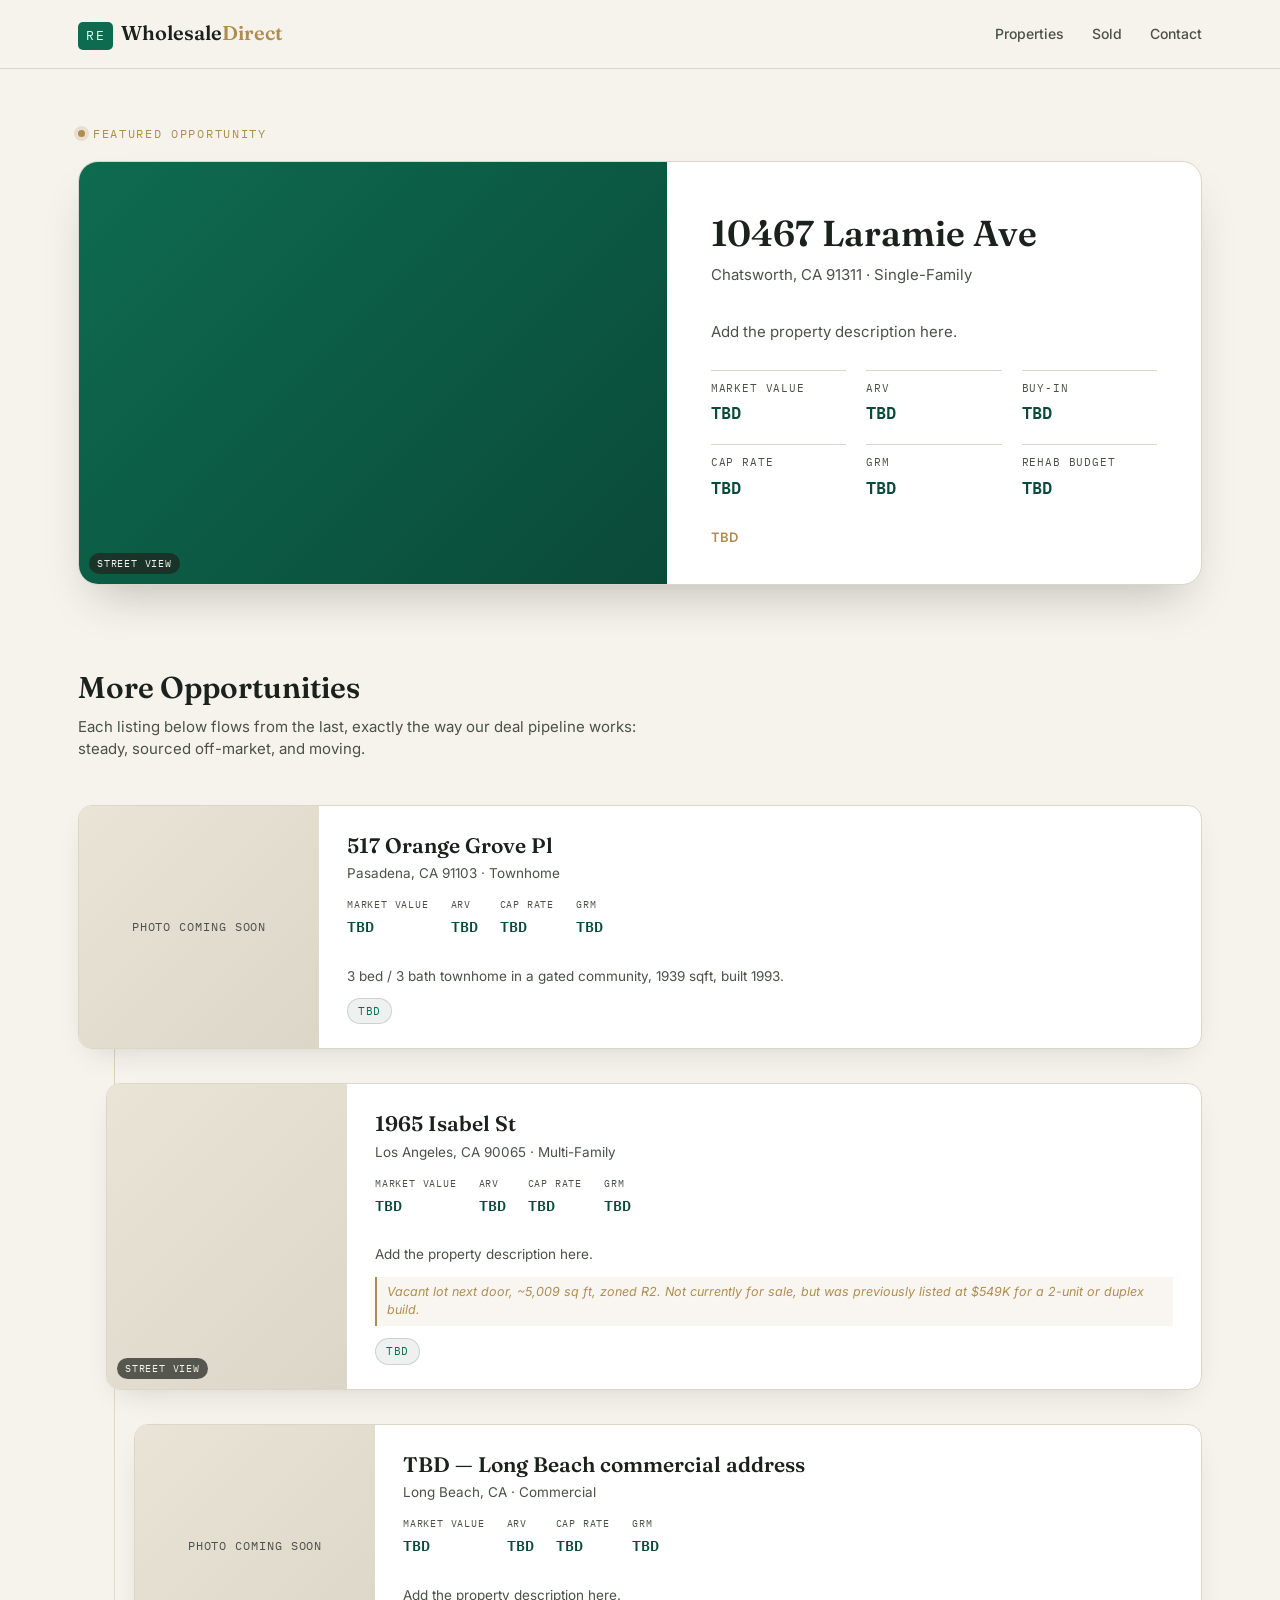
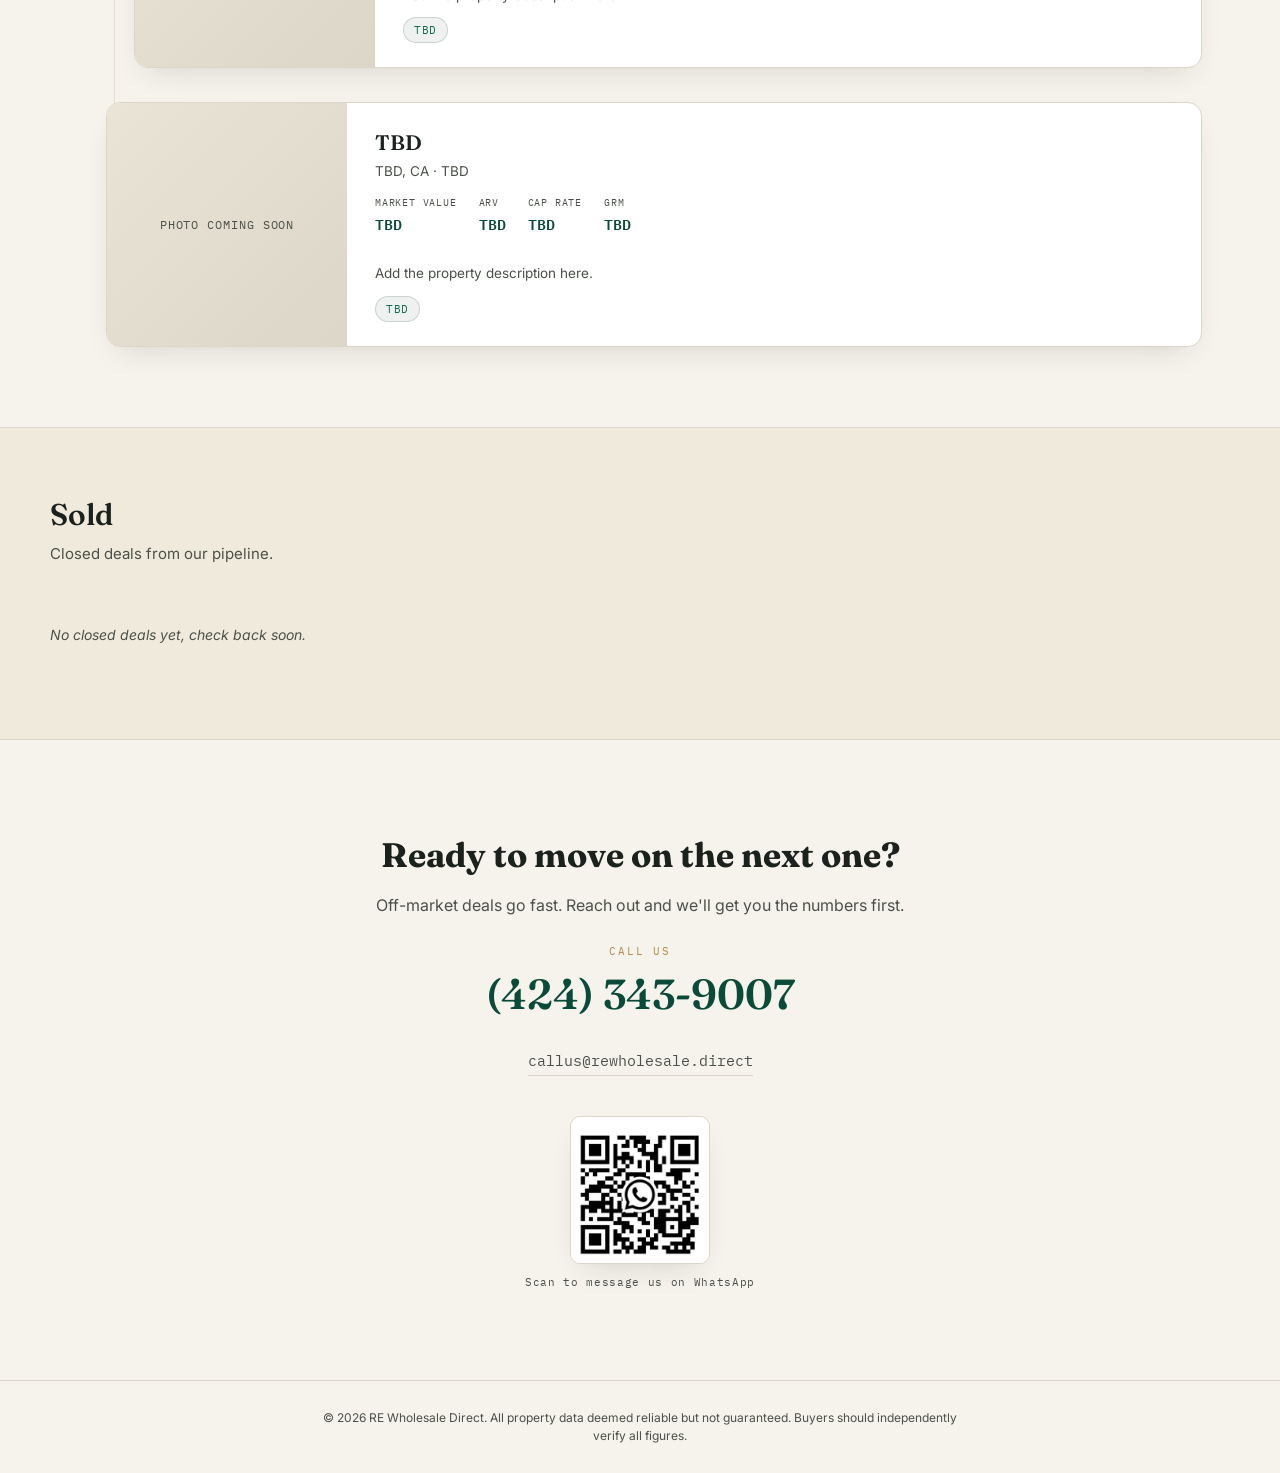
==== re-index.html @ 5c578bbe "Add files via upload" ====
<!DOCTYPE html>
<html lang="en">
<head>
<meta charset="UTF-8">
<meta name="viewport" content="width=device-width, initial-scale=1.0">
<title>RE Wholesale Direct | Off-Market Investment Properties</title>
<meta name="description" content="Off-market wholesale investment properties, curated by TJ.">
<link rel="preconnect" href="https://fonts.googleapis.com">
<link rel="preconnect" href="https://fonts.gstatic.com" crossorigin>
<link href="https://fonts.googleapis.com/css2?family=Fraunces:opsz,wght@9..144,400;9..144,500;9..144,600;9..144,700&family=Inter:wght@400;500;600;700&family=IBM+Plex+Mono:wght@400;500;600&display=swap" rel="stylesheet">
<link rel="stylesheet" href="re-styles.css">
</head>
<body>

<header class="site-header">
  <div class="header-inner">
    <a class="brand" href="#top">
      <span class="brand-mark">RE</span>
      <span class="brand-text">Wholesale<em>Direct</em></span>
    </a>
    <nav class="site-nav">
      <a href="#properties">Properties</a>
      <a href="#sold">Sold</a>
      <a href="#contact">Contact</a>
    </nav>
  </div>
</header>

<main id="top">

  <!-- Featured Property -->
  <section id="featured" class="featured-section">
    <div class="featured-eyebrow">
      <span class="dot"></span> Featured Opportunity
    </div>
    <div id="featured-card-slot" class="featured-slot">
      <!-- injected by script.js -->
      <div class="skeleton skeleton-featured"></div>
    </div>
  </section>

  <!-- Waterfall of active properties -->
  <section id="properties" class="waterfall-section">
    <h2 class="section-title">More Opportunities</h2>
    <p class="section-sub">Each listing below flows from the last, exactly the way our deal pipeline works: steady, sourced off-market, and moving.</p>
    <div id="waterfall-slot" class="waterfall-track">
      <!-- injected by script.js -->
    </div>
  </section>

  <!-- Sold gallery -->
  <section id="sold" class="sold-section">
    <h2 class="section-title">Sold</h2>
    <p class="section-sub">Closed deals from our pipeline.</p>
    <div id="sold-slot" class="sold-grid">
      <!-- injected by script.js -->
    </div>
  </section>

  <!-- Contact / CTA -->
  <section id="contact" class="contact-section">
    <h2 class="contact-title">Ready to move on the next one?</h2>
    <p class="contact-sub">Off-market deals go fast. Reach out and we'll get you the numbers first.</p>

    <a class="contact-phone" href="tel:+14243439007">
      <span class="contact-phone-label">Call Us</span>
      <span class="contact-phone-number">(424) 343-9007</span>
    </a>

    <a class="contact-email" href="mailto:callus@rewholesale.direct">callus@rewholesale.direct</a>

    <div class="contact-qr">
      <img src="qr-code.png" alt="Scan to message us on WhatsApp" width="140" height="148">
      <p class="contact-qr-caption">Scan to message us on WhatsApp</p>
    </div>
  </section>

</main>

<footer class="site-footer">
  <p>&copy; <span id="year"></span> RE Wholesale Direct. All property data deemed reliable but not guaranteed. Buyers should independently verify all figures.</p>
</footer>

<script src="re-script.js"></script>
</body>
</html>
---- re-styles.css ----
/* ---------------------------------------------
   Tokens
--------------------------------------------- */
:root{
  --eggshell: #F6F3EC;
  --eggshell-deep: #EFEADC;
  --ink: #1B211C;
  --ink-soft: #4B5148;
  --pine: #0E6B4F;
  --pine-deep: #0A4A38;
  --brass: #B08D4F;
  --brass-light: #D2B074;
  --rust: #8B3A3A;
  --hairline: #DCD6C8;
  --card-bg: #FFFFFF;

  --font-display: "Fraunces", serif;
  --font-body: "Inter", -apple-system, BlinkMacSystemFont, sans-serif;
  --font-mono: "IBM Plex Mono", monospace;

  --radius: 14px;
  --shadow-soft: 0 12px 30px -14px rgba(32, 36, 31, 0.18);
  --shadow-lift: 0 24px 48px -18px rgba(32, 36, 31, 0.28);
}

*{ box-sizing: border-box; }
html{ scroll-behavior: smooth; }

body{
  margin: 0;
  background: var(--eggshell);
  color: var(--ink);
  font-family: var(--font-body);
  line-height: 1.5;
  -webkit-font-smoothing: antialiased;
}

@media (prefers-reduced-motion: reduce){
  html{ scroll-behavior: auto; }
  *{ animation-duration: 0.01ms !important; transition-duration: 0.01ms !important; }
}

a{ color: inherit; }

/* ---------------------------------------------
   Header
--------------------------------------------- */
.site-header{
  position: sticky;
  top: 0;
  z-index: 50;
  background: rgba(246, 243, 236, 0.88);
  backdrop-filter: blur(8px);
  border-bottom: 1px solid var(--hairline);
}

.header-inner{
  max-width: 1180px;
  margin: 0 auto;
  padding: 18px 28px;
  display: flex;
  align-items: center;
  justify-content: space-between;
}

.brand{
  display: flex;
  align-items: baseline;
  gap: 8px;
  text-decoration: none;
  color: var(--ink);
}

.brand-mark{
  font-family: var(--font-mono);
  font-size: 13px;
  letter-spacing: 0.12em;
  background: var(--pine);
  color: var(--eggshell);
  padding: 4px 8px;
  border-radius: 5px;
}

.brand-text{
  font-family: var(--font-display);
  font-size: 20px;
  font-weight: 600;
}
.brand-text em{
  font-style: normal;
  color: var(--brass);
}

.site-nav{ display: flex; gap: 28px; }
.site-nav a{
  text-decoration: none;
  font-size: 14px;
  font-weight: 500;
  color: var(--ink-soft);
  transition: color 0.2s ease;
}
.site-nav a:hover{ color: var(--pine); }

/* ---------------------------------------------
   Featured section
--------------------------------------------- */
.featured-section{
  max-width: 1180px;
  margin: 0 auto;
  padding: 56px 28px 40px;
}

.featured-eyebrow{
  display: flex;
  align-items: center;
  gap: 8px;
  font-family: var(--font-mono);
  font-size: 12px;
  letter-spacing: 0.14em;
  text-transform: uppercase;
  color: var(--brass);
  margin-bottom: 18px;
}
.featured-eyebrow .dot{
  width: 7px; height: 7px; border-radius: 50%;
  background: var(--brass);
  box-shadow: 0 0 0 4px rgba(169,130,76,0.18);
}

.featured-slot{ position: relative; }

.featured-card{
  display: grid;
  grid-template-columns: 1.1fr 1fr;
  gap: 0;
  background: var(--card-bg);
  border: 1px solid var(--hairline);
  border-radius: 20px;
  overflow: hidden;
  box-shadow: var(--shadow-lift);
}

.featured-media{
  position: relative;
  min-height: 420px;
  background: linear-gradient(135deg, var(--pine) 0%, var(--pine-deep) 100%);
  display: flex; align-items: center; justify-content: center;
}
.featured-media img{
  width: 100%; height: 100%; object-fit: cover; position: absolute; inset: 0;
}
.featured-media .no-image-label{
  color: rgba(246,243,236,0.55);
  font-family: var(--font-mono);
  font-size: 13px;
  letter-spacing: 0.08em;
  z-index: 1;
}

.featured-body{
  padding: 44px 44px 36px;
  display: flex;
  flex-direction: column;
}

.featured-body h3{
  font-family: var(--font-display);
  font-size: clamp(28px, 3vw, 36px);
  font-weight: 600;
  margin: 0 0 4px;
}
.featured-loc{
  color: var(--ink-soft);
  font-size: 15px;
  margin-bottom: 20px;
}

.featured-desc{
  color: var(--ink-soft);
  font-size: 15px;
  margin-bottom: 26px;
}

.stat-grid{
  display: grid;
  grid-template-columns: repeat(3, 1fr);
  gap: 18px 20px;
  margin-bottom: 28px;
}

.stat{
  border-top: 1px solid var(--hairline);
  padding-top: 10px;
}
.stat-label{
  font-family: var(--font-mono);
  font-size: 10.5px;
  letter-spacing: 0.08em;
  text-transform: uppercase;
  color: var(--ink-soft);
  margin-bottom: 4px;
}
.stat-value{
  font-family: var(--font-mono);
  font-size: 17px;
  font-weight: 600;
  color: var(--pine-deep);
}

.featured-strategy{
  font-size: 13px;
  color: var(--brass);
  font-weight: 600;
  letter-spacing: 0.02em;
  margin-top: auto;
}

/* ---------------------------------------------
   Waterfall of property cards
--------------------------------------------- */
.waterfall-section{
  max-width: 1180px;
  margin: 0 auto;
  padding: 40px 28px 80px;
}

.section-title{
  font-family: var(--font-display);
  font-size: 30px;
  font-weight: 600;
  margin: 0 0 6px;
}
.section-sub{
  color: var(--ink-soft);
  font-size: 15px;
  margin: 0 0 44px;
  max-width: 560px;
}

.waterfall-track{
  position: relative;
  display: flex;
  flex-direction: column;
  gap: 34px;
}

/* the "stream" line running down the waterfall */
.waterfall-track::before{
  content: "";
  position: absolute;
  top: 8px;
  bottom: 8px;
  left: 36px;
  width: 1px;
  background: linear-gradient(to bottom, var(--brass-light), var(--hairline) 90%);
  opacity: 0.6;
}

.property-card{
  position: relative;
  display: grid;
  grid-template-columns: 240px 1fr;
  background: var(--card-bg);
  border: 1px solid var(--hairline);
  border-radius: var(--radius);
  overflow: hidden;
  box-shadow: var(--shadow-soft);
  isolation: isolate;
  transition: transform 0.35s cubic-bezier(.2,.8,.2,1), box-shadow 0.35s ease;
}

/* stagger each card a bit further right, like a waterfall cascade */
.waterfall-track .property-card:nth-child(1){ margin-left: 0; }
.waterfall-track .property-card:nth-child(2){ margin-left: 28px; }
.waterfall-track .property-card:nth-child(3){ margin-left: 56px; }
.waterfall-track .property-card:nth-child(4){ margin-left: 28px; }
.waterfall-track .property-card:nth-child(5){ margin-left: 0; }

.property-card:hover{
  transform: translateY(-4px);
  box-shadow: var(--shadow-lift);
}

/* shimmer sweep on hover */
.property-card::after{
  content: "";
  position: absolute;
  inset: 0;
  background: linear-gradient(115deg, transparent 40%, rgba(255,255,255,0.55) 50%, transparent 60%);
  transform: translateX(-120%);
  pointer-events: none;
  z-index: 2;
}
.property-card:hover::after{
  transform: translateX(120%);
  transition: transform 0.9s ease;
}

.card-media{
  position: relative;
  min-height: 190px;
  background: linear-gradient(135deg, #E9E4D6, #DCD6C8);
  display: flex; align-items: center; justify-content: center;
}
.card-media img{
  width: 100%; height: 100%; object-fit: cover; position: absolute; inset: 0;
}
.card-media .no-image-label{
  font-family: var(--font-mono);
  font-size: 11.5px;
  letter-spacing: 0.08em;
  color: var(--ink-soft);
  text-transform: uppercase;
}

.media-tag{
  position: absolute;
  bottom: 10px;
  left: 10px;
  z-index: 2;
  font-family: var(--font-mono);
  font-size: 10px;
  letter-spacing: 0.08em;
  text-transform: uppercase;
  background: rgba(32,36,31,0.72);
  color: var(--eggshell);
  padding: 3px 8px;
  border-radius: 20px;
  pointer-events: none;
}

.card-body{
  padding: 24px 28px;
  display: flex;
  flex-direction: column;
}

.card-body h3{
  font-family: var(--font-display);
  font-size: 21px;
  font-weight: 600;
  margin: 0 0 2px;
}
.card-loc{
  color: var(--ink-soft);
  font-size: 13.5px;
  margin-bottom: 14px;
}

.card-stats{
  display: flex;
  flex-wrap: wrap;
  gap: 8px 22px;
  margin-bottom: 14px;
}
.card-stat{ font-size: 13px; }
.card-stat .stat-label{ font-size: 10px; }
.card-stat .stat-value{ font-size: 14.5px; }

.card-desc{
  font-size: 13.5px;
  color: var(--ink-soft);
  margin-bottom: 12px;
}

.card-note{
  font-size: 12.5px;
  font-style: italic;
  color: var(--brass);
  background: rgba(176,141,79,0.08);
  border-left: 2px solid var(--brass);
  padding: 6px 10px;
  margin: 0 0 12px;
}

.card-strategy-tag{
  align-self: flex-start;
  font-family: var(--font-mono);
  font-size: 11px;
  letter-spacing: 0.05em;
  color: var(--pine);
  background: rgba(44,74,59,0.08);
  border: 1px solid rgba(44,74,59,0.18);
  padding: 4px 10px;
  border-radius: 20px;
}

/* ---------------------------------------------
   Sold gallery
--------------------------------------------- */
.sold-section{
  background: var(--eggshell-deep);
  border-top: 1px solid var(--hairline);
  border-bottom: 1px solid var(--hairline);
  padding: 64px 28px 80px;
}

.sold-section .section-title,
.sold-section .section-sub{
  max-width: 1180px;
  margin-left: auto;
  margin-right: auto;
}
.sold-section .section-title{ margin-top: 0; }

.sold-grid{
  max-width: 1180px;
  margin: 44px auto 0;
  display: grid;
  grid-template-columns: repeat(3, 1fr);
  gap: 24px;
}

.sold-card{
  position: relative;
  background: var(--card-bg);
  border: 1px solid var(--hairline);
  border-radius: var(--radius);
  overflow: hidden;
  box-shadow: var(--shadow-soft);
}

.sold-media{
  position: relative;
  height: 170px;
  background: linear-gradient(135deg, #E9E4D6, #DCD6C8);
  filter: grayscale(35%);
}
.sold-media img{
  width: 100%; height: 100%; object-fit: cover;
}

.closed-banner{
  position: absolute;
  top: 18px;
  left: -38px;
  width: 160px;
  transform: rotate(-40deg);
  background: var(--rust);
  color: var(--eggshell);
  font-family: var(--font-mono);
  font-size: 11px;
  letter-spacing: 0.14em;
  text-align: center;
  padding: 5px 0;
  box-shadow: 0 4px 10px rgba(0,0,0,0.2);
  z-index: 3;
}

.sold-body{ padding: 18px 20px 22px; }
.sold-body h4{
  font-family: var(--font-display);
  font-size: 17px;
  margin: 0 0 2px;
}
.sold-body .card-loc{ margin-bottom: 8px; }
.sold-price{
  font-family: var(--font-mono);
  font-size: 13px;
  color: var(--ink-soft);
}

.empty-note{
  font-size: 14px;
  color: var(--ink-soft);
  font-style: italic;
}

/* ---------------------------------------------
   Contact
--------------------------------------------- */
.contact-section{
  max-width: 720px;
  margin: 0 auto;
  padding: 90px 28px;
  text-align: center;
}
.contact-title{
  font-family: var(--font-display);
  font-size: clamp(26px, 3.4vw, 34px);
  margin: 0 0 12px;
}
.contact-sub{
  color: var(--ink-soft);
  margin: 0 0 26px;
}
.contact-phone{
  display: flex;
  flex-direction: column;
  align-items: center;
  gap: 4px;
  text-decoration: none;
  color: var(--pine-deep);
  margin-bottom: 22px;
}
.contact-phone-label{
  font-family: var(--font-mono);
  font-size: 11px;
  letter-spacing: 0.16em;
  text-transform: uppercase;
  color: var(--brass);
}
.contact-phone-number{
  font-family: var(--font-display);
  font-size: clamp(30px, 4vw, 42px);
  font-weight: 600;
  transition: color 0.2s ease;
}
.contact-phone:hover .contact-phone-number{ color: var(--pine); }

.contact-email{
  display: inline-block;
  font-family: var(--font-mono);
  font-size: 15px;
  color: var(--ink-soft);
  text-decoration: none;
  border-bottom: 1px solid var(--hairline);
  padding-bottom: 2px;
}
.contact-qr{
  margin-top: 40px;
  display: flex;
  flex-direction: column;
  align-items: center;
  gap: 10px;
}
.contact-qr img{
  width: 140px;
  height: 148px;
  border-radius: 10px;
  border: 1px solid var(--hairline);
  box-shadow: var(--shadow-soft);
}
.contact-qr-caption{
  font-family: var(--font-mono);
  font-size: 11px;
  letter-spacing: 0.06em;
  color: var(--ink-soft);
  margin: 0;
}

/* ---------------------------------------------
   Footer
--------------------------------------------- */
.site-footer{
  border-top: 1px solid var(--hairline);
  padding: 28px;
  text-align: center;
}
.site-footer p{
  font-size: 12px;
  color: var(--ink-soft);
  max-width: 640px;
  margin: 0 auto;
}

/* ---------------------------------------------
   Skeleton loading state
--------------------------------------------- */
.skeleton{
  background: linear-gradient(100deg, var(--eggshell-deep) 30%, #fff 50%, var(--eggshell-deep) 70%);
  background-size: 200% 100%;
  animation: shimmer-load 1.4s ease-in-out infinite;
  border-radius: var(--radius);
}
.skeleton-featured{ height: 420px; }
@keyframes shimmer-load{
  0%{ background-position: 200% 0; }
  100%{ background-position: -200% 0; }
}

/* ---------------------------------------------
   Responsive
--------------------------------------------- */
@media (max-width: 900px){
  .featured-card{ grid-template-columns: 1fr; }
  .featured-media{ min-height: 260px; }
  .sold-grid{ grid-template-columns: repeat(2, 1fr); }
  .waterfall-track .property-card:nth-child(n){ margin-left: 0; }
}

@media (max-width: 640px){
  .property-card{ grid-template-columns: 1fr; }
  .card-media{ min-height: 160px; }
  .sold-grid{ grid-template-columns: 1fr; }
  .stat-grid{ grid-template-columns: repeat(2, 1fr); }
  .site-nav{ gap: 16px; }
  .header-inner{ padding: 14px 18px; }
}

/* focus visibility */
a:focus-visible, button:focus-visible{
  outline: 2px solid var(--pine);
  outline-offset: 3px;
}
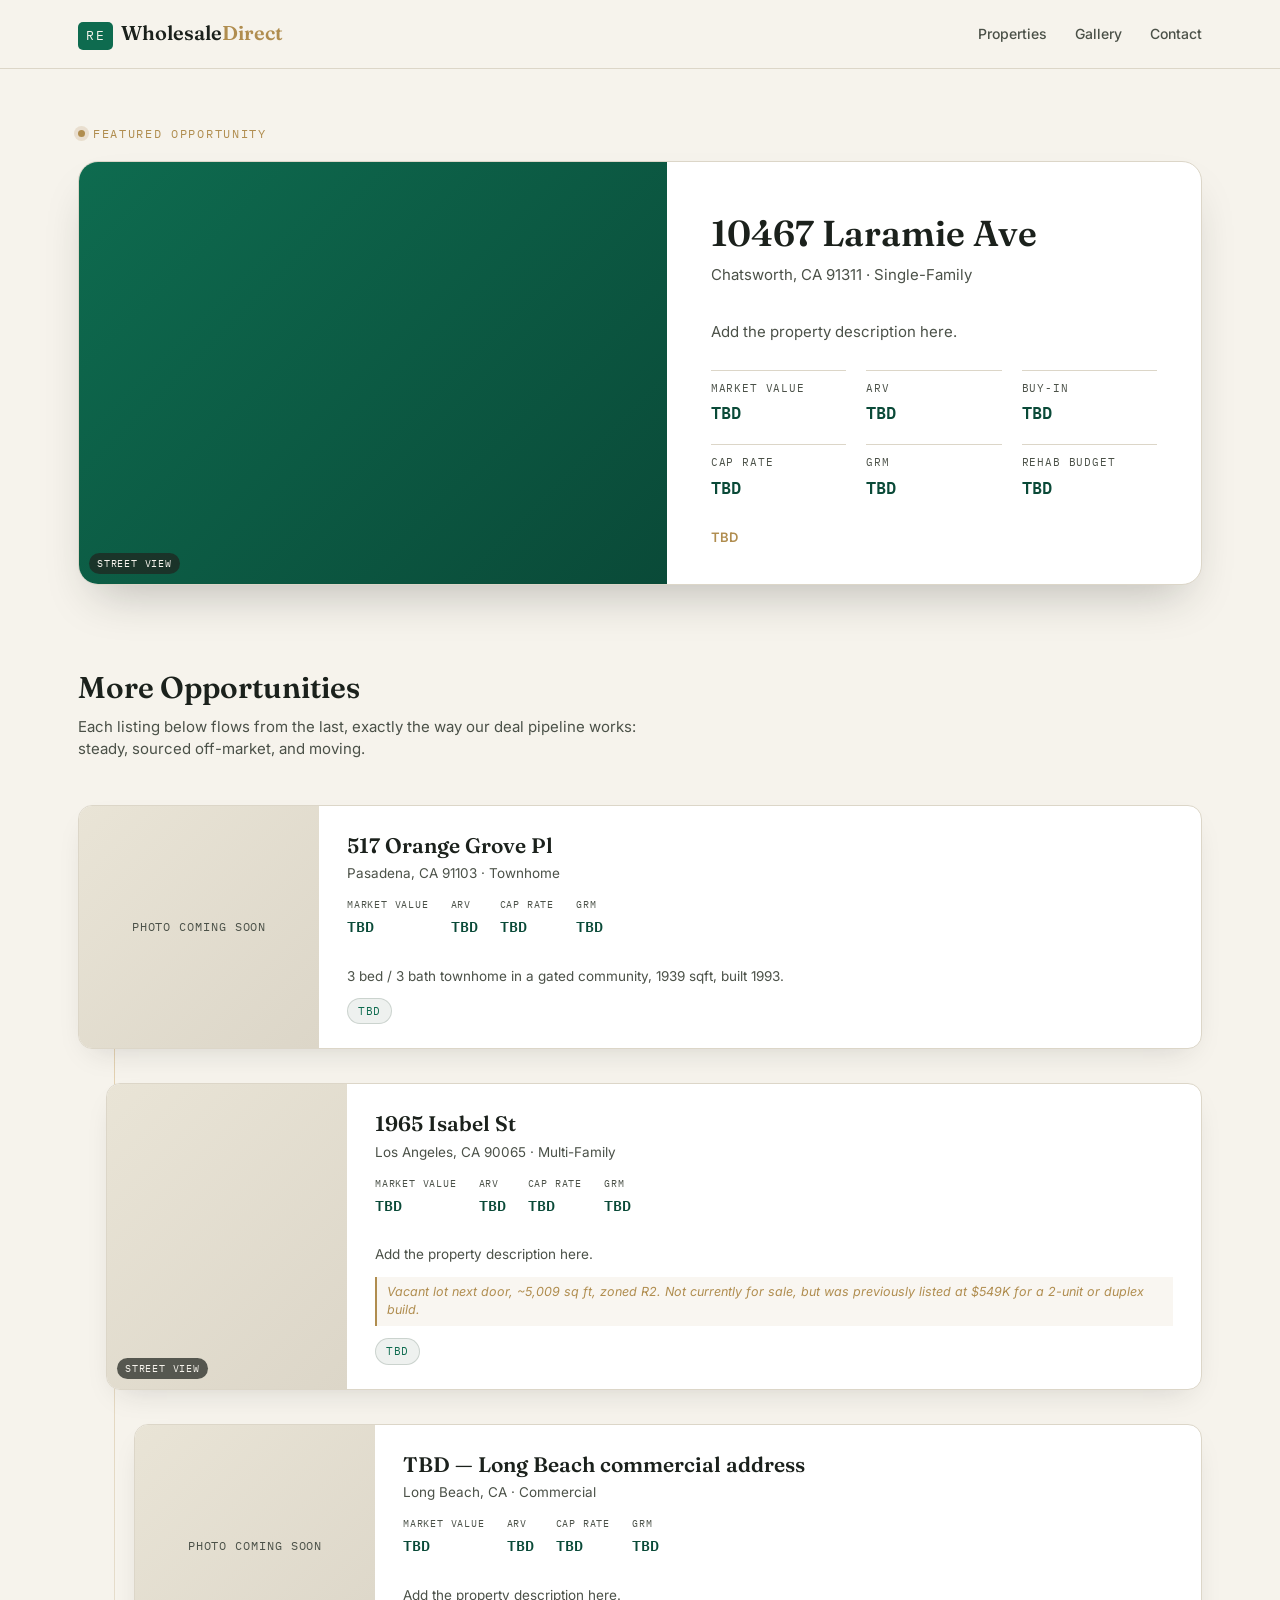
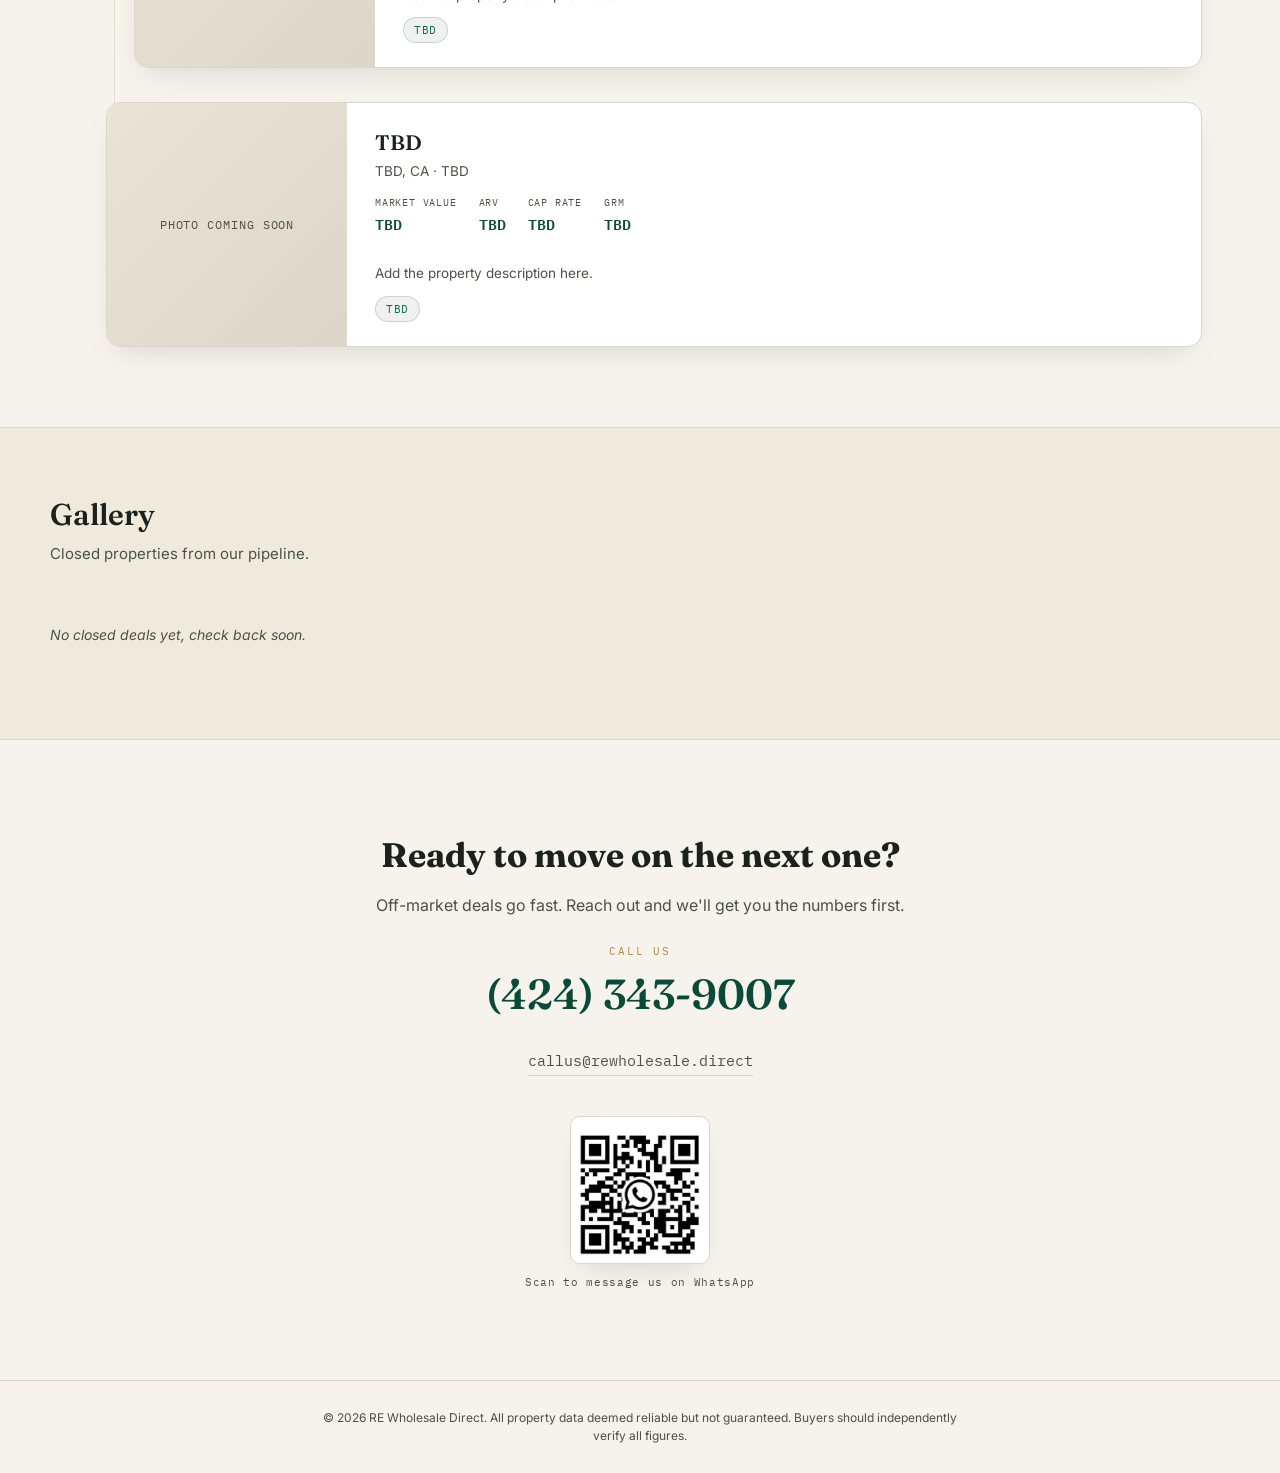
==== commit 0a096673: "Add files via upload" ====
--- a/re-index.html
+++ b/re-index.html
@@ -20,7 +20,7 @@
     </a>
     <nav class="site-nav">
       <a href="#properties">Properties</a>
-      <a href="#sold">Sold</a>
+      <a href="#gallery">Gallery</a>
       <a href="#contact">Contact</a>
     </nav>
   </div>
@@ -48,10 +48,10 @@
     </div>
   </section>
 
-  <!-- Sold gallery -->
-  <section id="sold" class="sold-section">
-    <h2 class="section-title">Sold</h2>
-    <p class="section-sub">Closed deals from our pipeline.</p>
+  <!-- Closed gallery -->
+  <section id="gallery" class="sold-section">
+    <h2 class="section-title">Gallery</h2>
+    <p class="section-sub">Closed properties from our pipeline.</p>
     <div id="sold-slot" class="sold-grid">
       <!-- injected by script.js -->
     </div>
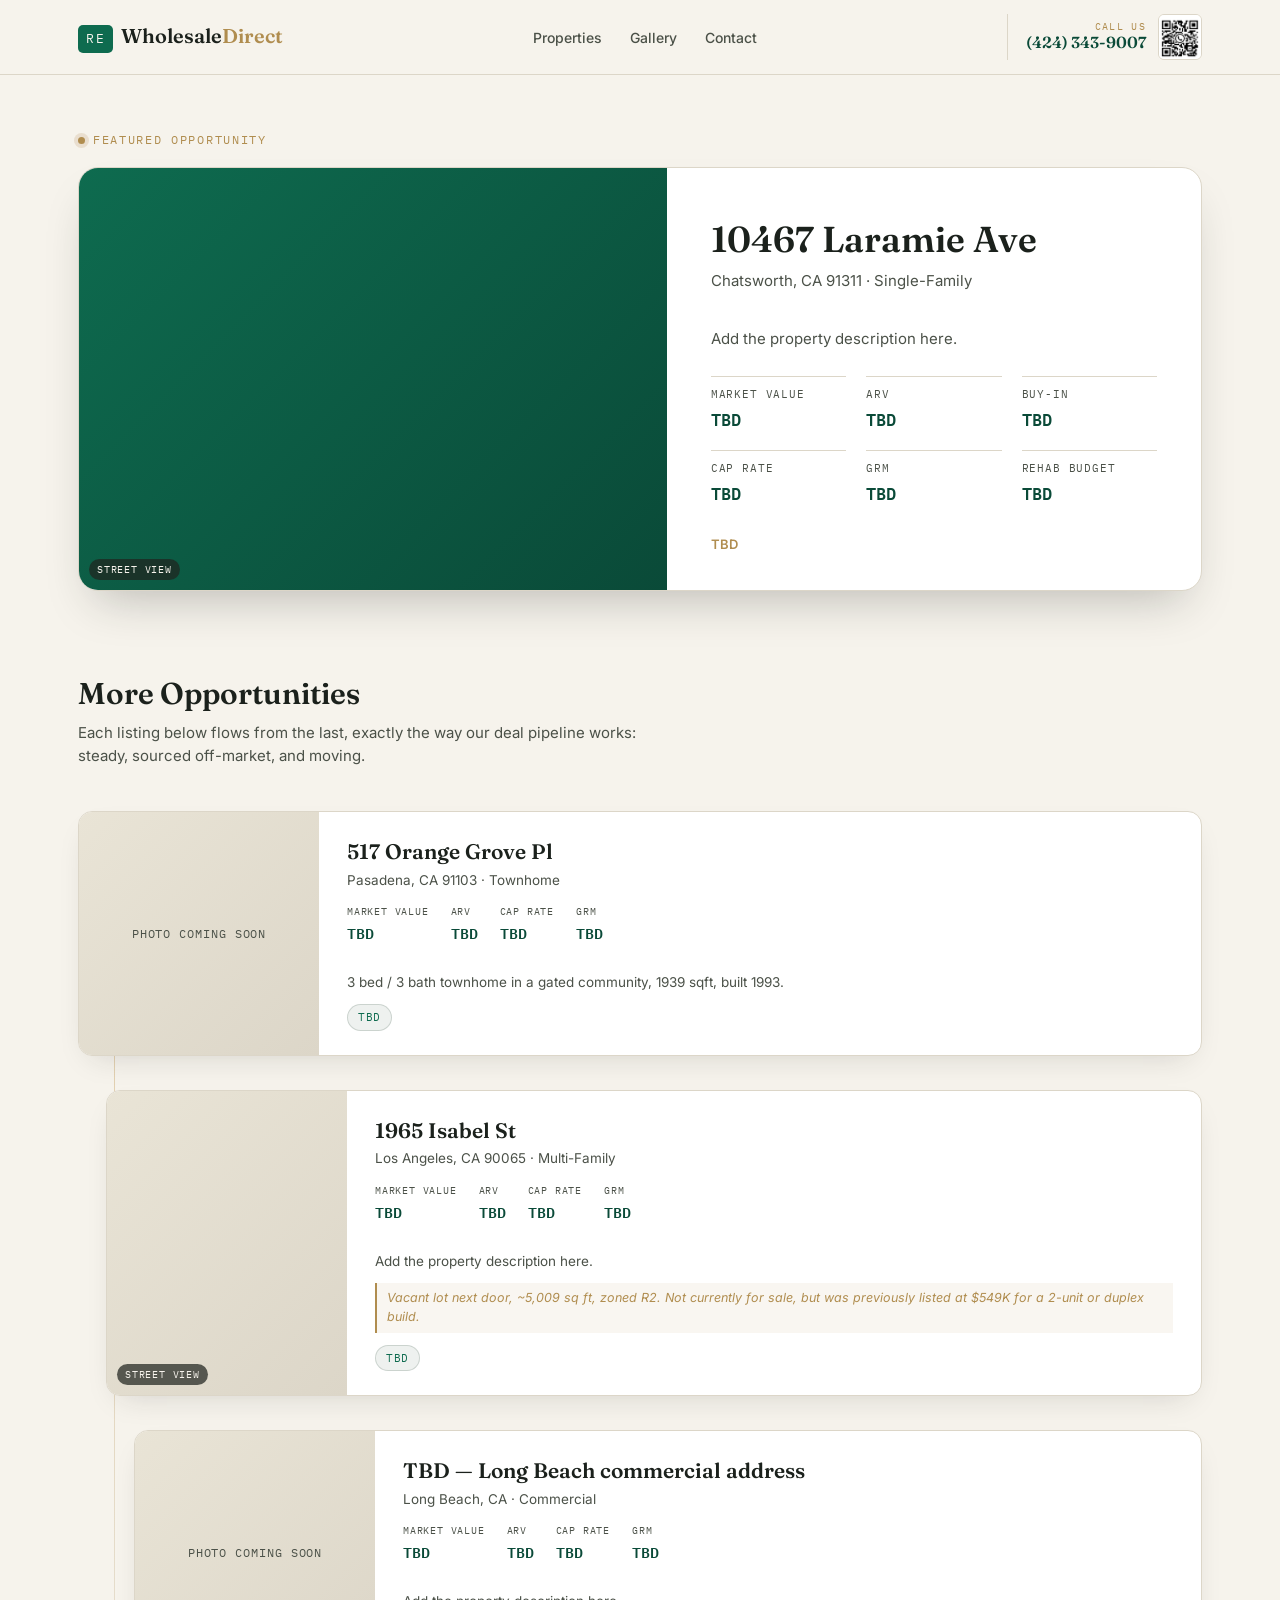
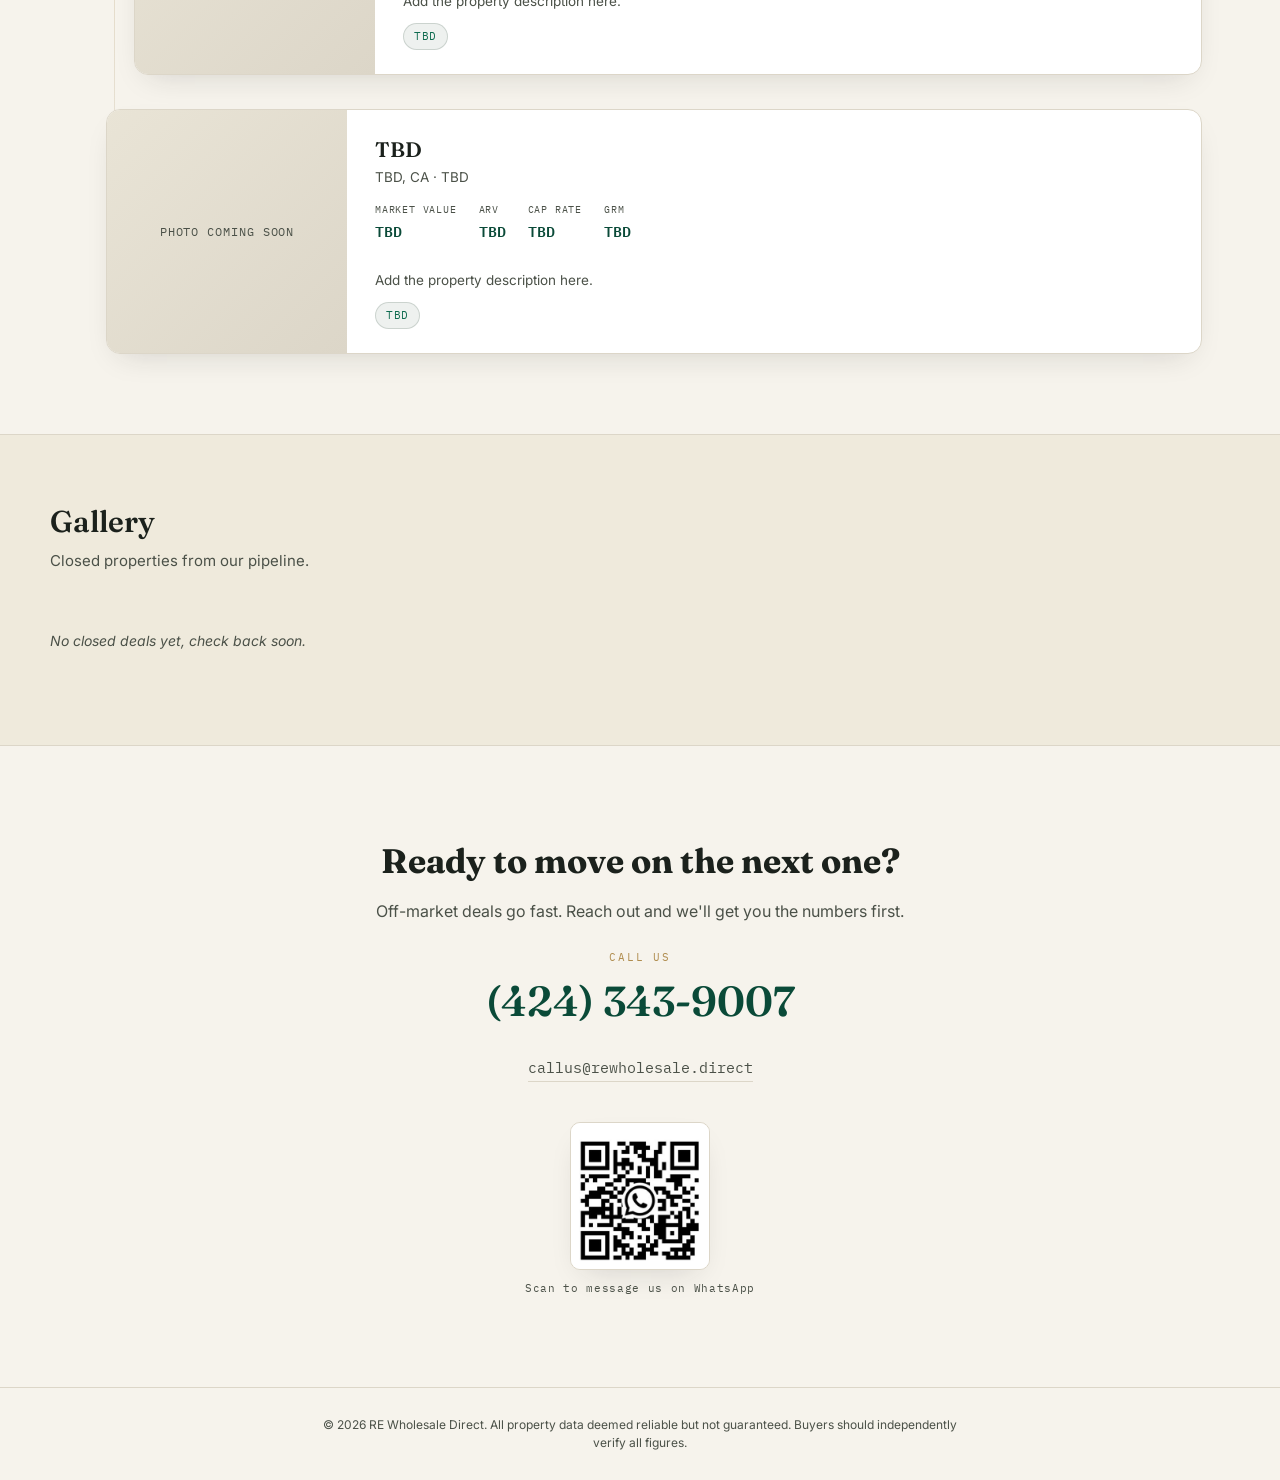
==== commit e82e122c: "Add files via upload" ====
--- a/re-index.html
+++ b/re-index.html
@@ -23,6 +23,13 @@
       <a href="#gallery">Gallery</a>
       <a href="#contact">Contact</a>
     </nav>
+    <div class="header-contact">
+      <a class="header-phone" href="tel:+14243439007">
+        <span class="header-phone-label">Call Us</span>
+        <span class="header-phone-number">(424) 343-9007</span>
+      </a>
+      <img class="header-qr" src="qr-code.png" alt="Scan to message us on WhatsApp" width="44" height="46">
+    </div>
   </div>
 </header>
 
--- a/re-styles.css
+++ b/re-styles.css
@@ -57,10 +57,11 @@
 .header-inner{
   max-width: 1180px;
   margin: 0 auto;
-  padding: 18px 28px;
+  padding: 14px 28px;
   display: flex;
   align-items: center;
   justify-content: space-between;
+  gap: 18px;
 }
 
 .brand{
@@ -100,6 +101,44 @@
   transition: color 0.2s ease;
 }
 .site-nav a:hover{ color: var(--pine); }
+
+.header-contact{
+  display: flex;
+  align-items: center;
+  gap: 12px;
+  padding-left: 18px;
+  border-left: 1px solid var(--hairline);
+}
+
+.header-phone{
+  display: flex;
+  flex-direction: column;
+  align-items: flex-end;
+  line-height: 1.15;
+  text-decoration: none;
+  color: var(--pine-deep);
+}
+.header-phone-label{
+  font-family: var(--font-mono);
+  font-size: 9.5px;
+  letter-spacing: 0.14em;
+  text-transform: uppercase;
+  color: var(--brass);
+}
+.header-phone-number{
+  font-family: var(--font-display);
+  font-size: 16px;
+  font-weight: 600;
+  white-space: nowrap;
+  transition: color 0.2s ease;
+}
+.header-phone:hover .header-phone-number{ color: var(--pine); }
+
+.header-qr{
+  border-radius: 6px;
+  border: 1px solid var(--hairline);
+  flex-shrink: 0;
+}
 
 /* ---------------------------------------------
    Featured section
@@ -586,6 +625,13 @@
   .stat-grid{ grid-template-columns: repeat(2, 1fr); }
   .site-nav{ gap: 16px; }
   .header-inner{ padding: 14px 18px; }
+  .header-qr{ display: none; }
+  .header-contact{ padding-left: 12px; }
+  .header-phone-number{ font-size: 14px; }
+}
+
+@media (max-width: 480px){
+  .site-nav{ display: none; }
 }
 
 /* focus visibility */
